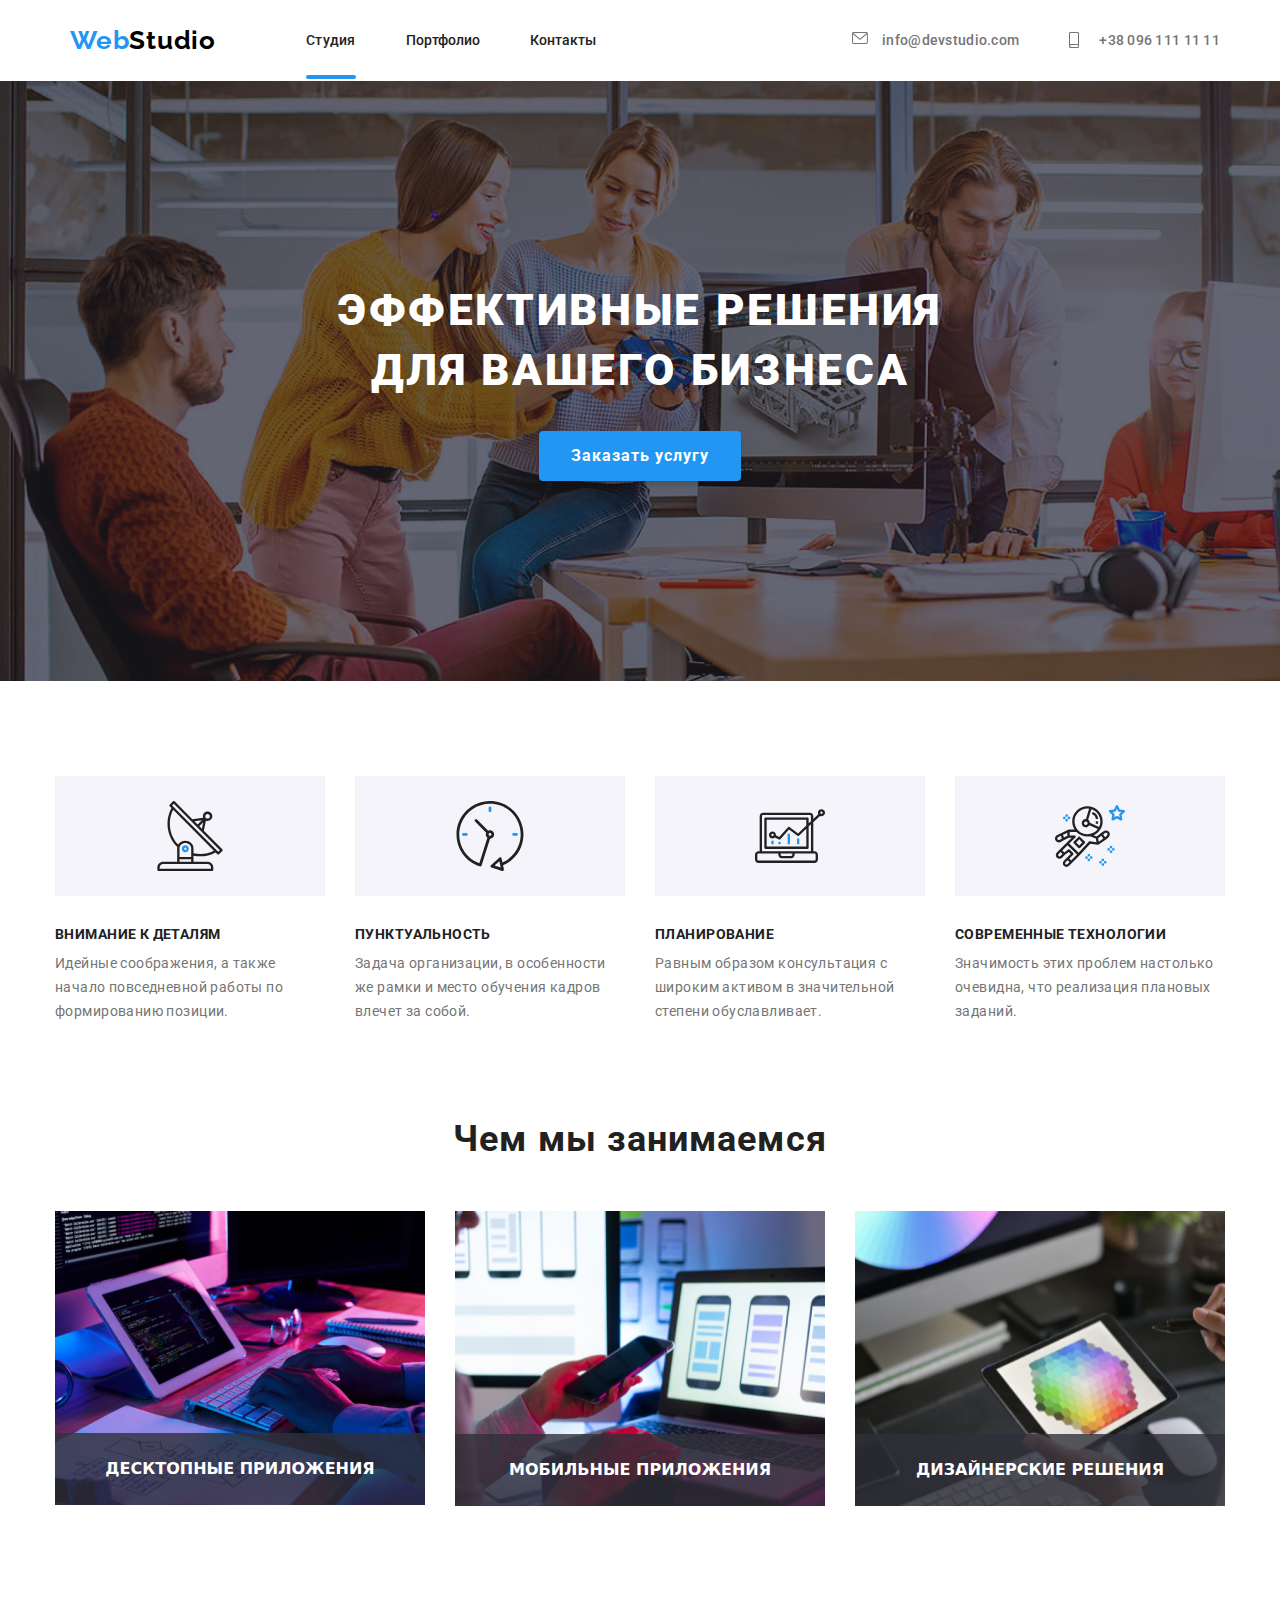
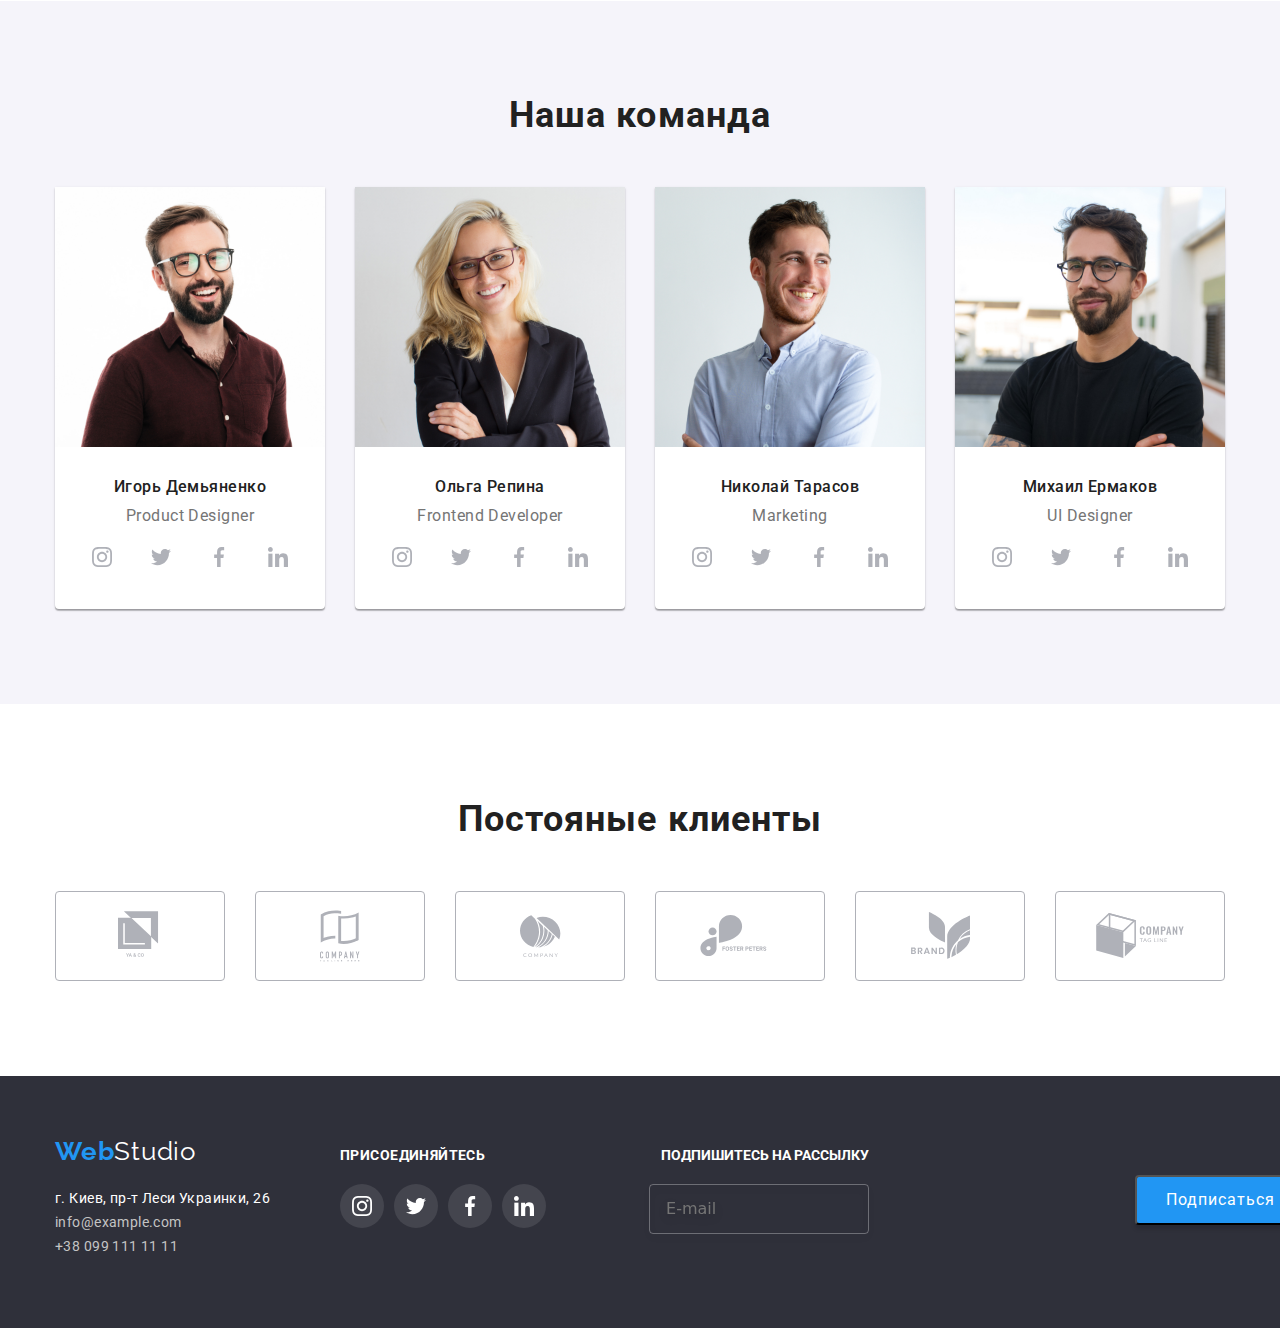
==== index.html @ 512086ed "новый реп" ====
<!DOCTYPE html>
<html lang="ru">
<head>
    <meta charset="UTF-8">
    <meta name="viewport" content="width=device-width, initial-scale=1.0">
    <title>WebStudio</title>
    <link rel="stylesheet" href="https://cdnjs.cloudflare.com/ajax/libs/modern-normalize/1.0.0/modern-normalize.min.css">
    <link rel="preconnect" href="https://fonts.gstatic.com">
    <link href="https://fonts.googleapis.com/css2?family=Raleway:wght@700&family=Roboto:wght@400;500;700;900&display=swap"
          rel="stylesheet">
    <link rel="stylesheet" href="./css/styles.css">
</head>
<body>
    <header class="header container">
        <div class="container">
            <nav class="navigation">
                <a class="logo link" href="index.html" aria-label="логотип сайта"><span class="logo-half">Web</span>Studio</a>
                <ul class="navigation-list list">
                    <li class="navigation-list-item">
                        <a class="navigation-list-link link-active link" href="index.html">Студия</a>
                    </li>
                    <li class="navigation-list-item">
                        <a class="navigation-list-link link link-site" href="portfolio.html">Портфолио</a>
                    </li>
                    <li class="navigation-list-item">
                        <a class="navigation-list-link link link-site" href="#">Контакты</a>
                    </li>
                </ul>
            </nav>
        
            <address class="address">
                <ul class="address-list list">
                    <li class="addres-navigation-tel">
                        <a class="address-mail-tel link" href="mailto:info@devstudio.com">
                            <svg class="address-icon">
                                <use class="svg-m-s" href="./images/sprite.svg#icon-mail" width="16px" height="12px"></use>                                
                            </svg>
                            info@devstudio.com
                        </a>
                    </li>
                
                    <li class="addres-navigation-mail">
                        <a class="address-mail-tel link" href="tel:+380961111111">
                            <svg class="address-icon">
                                <use class="svg-m-s" href="./images/sprite.svg#icon-smartphone" width="10px" height="16px"></use>
                            </svg>
                            +38 096 111 11 11
                        </a>
                    </li>
                </ul>
            </address>
        </div>        
    </header>
    <main>
        <!-- HERO -->        
        <section class="hero">
            <div class="hero-side container">
                <h1 class="hero-title">Эффективные решения для вашего бизнеса</h1>
                <button class="hero-btn btn" type="button" data-modal-open>Заказать услугу</button>
            </div>
        </section>
        <!-- ABOUT -->
        <section class="about">
            <div class="about-side container">
                <h2 class="about-h2">Эффективные решения</h2>
                <ul class="about-side-list list">
                    <li class="about-navigation">
                        <div class="about-icon">
                            <svg class="about-list-icon">
                                <use class="about-svg-icon" href="./images/sprite.svg#icon-antenna"></use>
                            </svg>
                        </div>    
                        <h3 class="about-title">Внимание к деталям</h3>
                        <p class="about-text">Идейные соображения, а также начало повседневной работы по формированию позиции.</p>
                    </li>                    
                    
                    <li class="about-navigation">
                        <div class="about-icon">
                            <svg class="about-list-icon">
                                <use class="about-svg-icon" href="./images/sprite.svg#icon-clock"></use>
                            </svg>
                        </div>
                        <h3 class="about-title">Пунктуальность</h3>
                        <p class="about-text">Задача организации, в особенности же рамки и место обучения кадров влечет за собой.</p>
                    </li>
                    
                    <li class="about-navigation">
                        <div class="about-icon">
                            <svg class="about-list-icon">
                                <use class="about-svg-icon" href="./images/sprite.svg#icon-diagram"></use>
                            </svg>
                        </div>
                        <h3 class="about-title">Планирование</h3>
                        <p class="about-text">Равным образом консультация с широким активом в значительной степени обуславливает.</p>
                    </li>
                    
                    <li class="about-navigation">
                        <div class="about-icon">
                            <svg class="about-list-icon">
                                <use class="about-svg-icon" href="./images/sprite.svg#icon-astronaut"></use>
                            </svg>
                        </div>
                        <h3 class="about-title">Современные технологии</h3>
                        <p class="about-text">Значимость этих проблем настолько очевидна, что реализация плановых заданий.</p>
                    </li>                          
                </ul> 
            </div>
        </section>

        <!--WHOT_DO_WE_DO-->
        <section class="whotdo">
            <h2 class="whotdo-side-title">Чем мы занимаемся</h2>
            <div class="whotdo-side container">
                <ul class="whotdo-side-list list">
                    <li class="whotdo-navigation">
                        <div class="card-function">
                            <img class="whotdo-img1" src="./images/about/img1.jpg" alt="человек пишет код"  width="370" height="295">
                            <p class="function-overlay">Десктопные приложения</p>
                        </div>
                    </li>
                    <li class="whotdo-navigation">
                        <div class="card-function">                        
                            <img class="whotdo-img2" src="./images/about/img2.jpg" alt="человек смотрит на телефон" width="370" height="295">
                            <p class="function-overlay">Мобильные приложения</p>
                        </div>
                    </li>
                    <li class="whotdo-navigation">
                        <div class="card-function">
                            <img class="whotdo-img3" src="./images/about/img3.jpg" alt="человек с планшетом" width="370" height="295">
                            <p class="function-overlay">Дизайнерские решения</p>
                        </div>
                    </li>
                </ul>
            </div>    
        </section>

        <!--MASTERS-->
        <section class="masters">
            <h2 class="masters-title">Наша команда</h2>
            <div class="container">                
                <ul class="masters-side list">                    
                    <li class="masters-list">
                        <img class="masters-img1" src="./images/masters/master1.jpg" alt="Игорь Демьяненко" width="270" height="260">
                        <h3 class="masters-h3">Игорь Демьяненко</h3>
                        <p class="masters-p" lang="en">Product Designer</p>
                        <ul class="social-list list">
                            <li class="social-list-item">
                                <a class="social-list-link" href="#">
                                    <svg class="social-list-icon" >
                                        <use class="social-svg-icon" href="./images/sprite.svg#icon-instagram"></use>
                                    </svg>
                                </a>                                
                            </li>
                            <li class="social-list-item">
                                <a class="social-list-link" href="#">
                                    <svg class="social-list-icon">
                                        <use class="social-svg-icon" href="./images/sprite.svg#icon-twitter"></use>
                                    </svg>
                                </a>                                
                            </li>
                            <li class="social-list-item">
                                <a class="social-list-link" href="#">
                                    <svg class="social-list-icon">
                                        <use class="social-svg-icon" href="./images/sprite.svg#icon-facebook"></use>
                                    </svg>
                                </a>                             
                            </li>
                            <li class="social-list-item">                              
                                <a class="social-list-link" href="#">
                                    <svg class="social-list-icon">
                                        <use class="social-svg-icon" href="./images/sprite.svg#icon-linkedin"></use>
                                    </svg>
                                </a>
                            </li>
                        </ul>
                    </li>
                    <li class="masters-list">
                        <img class="masters-img2" src="./images/masters/master2.jpg" alt="Ольга Репина" width="270" height="260">
                        <h3 class="masters-h3">Ольга Репина</h3>
                        <p class="masters-p" lang="en">Frontend Developer</p>
                        <ul class="social-list list">
                            <li class="social-list-item">
                                <a class="social-list-link" href="#">
                                    <svg class="social-list-icon">
                                        <use class="social-svg-icon" href="./images/sprite.svg#icon-instagram"></use>
                                    </svg>
                                </a>
                            </li>
                            <li class="social-list-item">
                                <a class="social-list-link" href="#">
                                    <svg class="social-list-icon">
                                        <use class="social-svg-icon" href="./images/sprite.svg#icon-twitter"></use>
                                    </svg>
                                </a>
                            </li>
                            <li class="social-list-item">
                                <a class="social-list-link" href="#">
                                    <svg class="social-list-icon">
                                        <use class="social-svg-icon" href="./images/sprite.svg#icon-facebook"></use>
                                    </svg>
                                </a>
                            </li>
                            <li class="social-list-item">
                                <a class="social-list-link" href="#">
                                    <svg class="social-list-icon">
                                        <use class="social-svg-icon" href="./images/sprite.svg#icon-linkedin"></use>
                                    </svg>
                                </a>
                            </li>
                        </ul>
                    </li>
                    <li class="masters-list">
                        <img class="masters-img3" src="./images/masters/master3.jpg" alt="Николай Тарасов" width="270" height="260">
                        <h3 class="masters-h3">Николай Тарасов</h3>
                        <p class="masters-p" lang="en">Marketing</p>
                        <ul class="social-list list">
                            <li class="social-list-item">
                                <a class="social-list-link" href="#">
                                    <svg class="social-list-icon">
                                        <use class="social-svg-icon" href="./images/sprite.svg#icon-instagram"></use>
                                    </svg>
                                </a>
                            </li>
                            <li class="social-list-item">
                                <a class="social-list-link" href="#">
                                    <svg class="social-list-icon">
                                        <use class="social-svg-icon" href="./images/sprite.svg#icon-twitter"></use>
                                    </svg>
                                </a>
                            </li>
                            <li class="social-list-item">
                                <a class="social-list-link" href="#">
                                    <svg class="social-list-icon">
                                        <use class="social-svg-icon" href="./images/sprite.svg#icon-facebook"></use>
                                    </svg>
                                </a>
                            </li>
                            <li class="social-list-item">
                                <a class="social-list-link" href="#">
                                    <svg class="social-list-icon">
                                        <use class="social-svg-icon" href="./images/sprite.svg#icon-linkedin"></use>
                                    </svg>
                                </a>
                            </li>
                        </ul>
                    </li>
                    <li class="masters-list">
                        <img class="masters-img4" src="./images/masters/master4.jpg" alt="Михаил Ермаков" width="270" height="260">
                        <h3 class="masters-h3">Михаил Ермаков</h3>
                        <p class="masters-p" lang="en">UI Designer</p>
                        <ul class="social-list list">
                            <li class="social-list-item">
                                <a class="social-list-link" href="#">
                                    <svg class="social-list-icon">
                                        <use class="social-svg-icon" href="./images/sprite.svg#icon-instagram"></use>
                                    </svg>
                                </a>
                            </li>
                            <li class="social-list-item">
                                <a class="social-list-link" href="#">
                                    <svg class="social-list-icon">
                                        <use class="social-svg-icon" href="./images/sprite.svg#icon-twitter"></use>
                                    </svg>
                                </a>
                            </li>
                            <li class="social-list-item">
                                <a class="social-list-link" href="#">
                                    <svg class="social-list-icon">
                                        <use class="social-svg-icon" href="./images/sprite.svg#icon-facebook"></use>
                                    </svg>
                                </a>
                            </li>
                            <li class="social-list-item">
                                <a class="social-list-link" href="#">
                                    <svg class="social-list-icon">
                                        <use class="social-svg-icon" href="./images/sprite.svg#icon-linkedin"></use>
                                    </svg>
                                </a>
                            </li>
                        </ul>
                    </li>
                </ul>
            </div>                
        </section>

        <!--REGULAR CUSTOMERS--> 
        <section class="regcus">
            <h2 class="regcus-side-title">Постояные клиенты</h2>
            <div class="regcus-side container">                
                <ul class="regcus-side-list list container">
                    <li class="regcus-navigation">
                        <a href="#" class="clients-links">
                            <svg class="regcus-list-icon1">
                                <use href="./images/sprite.svg#icon-logo1"></use>
                            </svg>
                        </a>
                    </li>
                    <li class="regcus-navigation">
                        <a href="#" class="clients-links">
                            <svg class="regcus-list-icon2">
                                <use href="./images/sprite.svg#icon-logo2"></use>
                            </svg>
                        </a>
                    </li>
                    <li class="regcus-navigation">
                        <a href="#" class="clients-links">
                            <svg class="regcus-list-icon3">
                                <use href="./images/sprite.svg#icon-logo3"></use>
                            </svg>
                        </a>
                    </li>
                    <li class="regcus-navigation">
                        <a href="#" class="clients-links">
                            <svg class="regcus-list-icon4">
                                <use href="./images/sprite.svg#icon-logo4"></use>
                            </svg>
                        </a>
                    </li>
                    <li class="regcus-navigation">
                        <a href="#" class="clients-links">
                            <svg class="regcus-list-icon5">
                                <use href="./images/sprite.svg#icon-logo5"></use>
                            </svg>
                        </a>
                    </li>
                    <li class="regcus-navigation">
                        <a href="#" class="clients-links">
                            <svg class="regcus-list-icon6">
                                <use href="./images/sprite.svg#icon-logo6"></use>
                            </svg>
                        </a>
                    </li>
                </ul>
            </div>
        </section>


        <!--CONTAKT-->
        <footer class="contakt">
            <div class="contact-block container">
                <div class="contakt-div">
                    <a class="contakt-logo link" href="./index.html" aria-label="логотип сайта"><span class="logo-half">Web</span>Studio</a>
                    <ul class="contakt-side list">
                        <li class="contakt-list">
                            <a class="contakt-map link" href="https://goo.gl/maps/9d3zrv8kZXbxStkZ6" target="_blunk">г. Киев, пр-т Леси Украинки, 26</a>
                        </li>
                        <li class="contakt-list">
                            <a class="contakt-mail-tel link" href="mailto:info@example.com">info@example.com</a>
                        </li>
                        <li class="contakt-list">
                            <a class="contakt-mail-tel link" href="tel:+380991111111">+38 099 111 11 11</a>
                        </li>
                    </ul>
                </div>
                <div class="contact-welcome">
                    <p class="contact-welcome-title">ПРИСОЕДИНЯЙТЕСЬ</p>                   
                    <ul class="welcome-side list">
                        <li class="welcome-list">
                            <a href="#" class="welcome-links">
                                <svg class="welcome-list-icon">
                                    <use href="./images/sprite.svg#icon-instagram"></use>
                                </svg>
                            </a>
                        </li>
                        <li class="welcome-list">
                            <a href="#" class="welcome-links">
                                <svg class="welcome-list-icon">
                                    <use href="./images/sprite.svg#icon-twitter"></use>
                                </svg>
                            </a>
                        </li>
                        <li class="welcome-list">
                            <a href="#" class="welcome-links">
                                <svg class="welcome-list-icon">
                                    <use href="./images/sprite.svg#icon-facebook"></use>
                                </svg>
                            </a>
                        </li>
                        <li class="welcome-list">
                            <a href="#" class="welcome-links">
                                <svg class="welcome-list-icon">
                                    <use href="./images/sprite.svg#icon-linkedin"></use>
                                </svg>
                            </a>
                        </li>
                    </ul>                    
                </div>
                <div class="subscribe">
                    <p class="subscribe-title">Подпишитесь на рассылку</p>
                    <form class="container-subscribe">
                        <input class="subscrime-input" type="email" name="send" id="send" placeholder="E-mail">
                        <button class="btn-subscribe">Подписаться</button>
                    </form>                    
                </div>
            </div>
        </footer>
    </main>  

    <div class="backdrop is-hidden" data-modal>
        <div class="backdrop-modal">
            <button type="backdrop-modal-button" class="close-btn" data-modal-close>
                <svg class="backdrop-svg" width="11" height="11">
                    <use href="./images/sprite.svg#icon-close-black"></use>
                </svg>
            </button>

            <form action="#" class="modal_form">
                <h3 class="form-h3">Оставьте свои данные, мы вам перезвоним</h3>
                <label for="" class="modal_form-field">
                    Имя
                    <span class="modal_form-input-wrapper">
                        <input type="text" name="user-name" class="modal_form-input">
                        <svg class="modal_form-icon">
                            <use href="./images/sprite.svg#icon-person"></use>
                        </svg>
                    </span>                    
                </label>
                <label for="" class="modal_form-field">
                    Телефон
                    <span class="modal_form-input-wrapper">
                        <input type="tel" name="user-tel" class="modal_form-input">
                        <svg class="modal_form-icon">
                            <use href="./images/sprite.svg#icon-phone"></use>
                        </svg>
                    </span>                    
                </label>
                <label for="" class="modal_form-field">
                    Почта
                    <span class="modal_form-input-wrapper">
                        <input type="email" name="user-email" class="modal_form-input">
                        <svg class="modal_form-icon">
                            <use href="./images/sprite.svg#icon-email"></use>
                        </svg>
                    </span>                    
                </label>
                <label for="" class="modal_form-field">
                    Комментарий
                    <textarea class="modal_form-message" name="user-message" placeholder="Введите текст" id=""></textarea>
                </label>
                <input id="user-policy" type="checkbox" name="user_policy" value="accept-policy" class="modal_form-policy visually-hidden">
                <label for="user-policy" class="modal_form-policy-text">Соглашаюсь с рассылкой и принимаю <a href="#" class="span-check">Условия договора</a></label>
                <button type="submit" class="modal_form-btn">Отправить</button>
            </form>
        </div>
    </div>  
    <script src="./js/modal.js"></script>
</body>
</html>
---- css/styles.css ----
.address {
  font-style: normal;
}

.list {
  list-style: none;
}

.link {
  text-decoration: none;
}

h1,
h2,
h3,
h4,
h5,
h6 {
  margin: 0;
}

ul,
ol {
  margin: 0;
  padding: 0;
}

p {
  margin: 0;
}

img {
  display: block;
}

.container {
  width: 1200px;
  padding-left: 15px;
  padding-right: 15px;
  margin-left: auto;
  margin-right: auto;
}

.visually-hidden {
  position: absolute !important;
  clip: rect(1px 1px 1px 1px);
  clip: rect(1px, 1px, 1px, 1px);
  padding: 0 !important;
  border: 0 !important;
  height: 1px !important;
  width: 1px !important;
  overflow: hidden;
}

/*=======header=======*/

.header {
  padding-top: 25px;
  padding-bottom: 25px;
}

.header .container {
  display: flex;
  align-items: center;
}

.navigation {
  display: flex;
  align-items: center;
}

.navigation-list {
  display: flex;
}

.address-list {
  display: flex;
}

.header .logo {
  margin-right: 90px;
}

.navigation-list-item:not(:last-child) {
  margin-right: 50px;
}

.header .address {
  margin-left: auto;
}

.addres-navigation-mail {
  margin-left: 50px;
  margin-right: 20px;
}

.logo {
  font-family: "Raleway", sans-serif;
  font-weight: bold;
  font-size: 26px;
  line-height: 1.192;
  letter-spacing: 0.03em;
  color: #000000;
}

.logo-half {
  font-family: "Raleway", sans-serif;
  font-weight: bold;
  font-size: 26px;
  line-height: 1.192;
  letter-spacing: 0.03em;
  color: #2196f3;
}

.link-active {
  color: #2196f3;
  position: relative;
  font-weight: 500;
  letter-spacing: 0.02em;
}

.link-active::after {
  content: "";
  display: block;
  width: 100%;
  height: 4px;
  border-radius: 4px;
  background-color: #2196f3;
  position: absolute;
  bottom: -31px;
}

.navigation-list-link {
  position: relative;
  font-family: "Roboto", sans-serif;
  font-weight: 500;
  font-size: 14px;
  line-height: 1.142;
  color: #212121;
  transition: 250ms cubic-bezier(0.4, 0, 0.2, 1);
}

.link-site::after {
  content: "";
  display: block;
  width: 100%;
  height: 4px;
  border-radius: 4px;
  background-color: #2196f3;
  position: absolute;
  bottom: -31px;
  transform: scaleX(0);
  transition: transform 250ms cubic-bezier(0.4, 0, 0.2, 1);
}

.link-site:hover::after {
  transform: scaleX(1);
}

.navigation-list-link:hover,
.navigation-list-link:focus,
.address-mail-tel:hover,
.address-mail-tel:focus,
.address-icon:hover,
.address-icon:focus {
  color: #2196f3;
  fill: currentColor;
}

::after,
::before {
  box-sizing: border-box;
}

.address-icon {
  width: 20px;
  height: 16px;
  fill: currentColor;
  margin-right: 10px;
  transition: 250ms cubic-bezier(0.4, 0, 0.2, 1);
}

.address-mail-tel {
  display: flex;
  font-family: "Roboto", sans-serif;
  font-weight: 500;
  font-size: 14px;
  line-height: 1.142;
  letter-spacing: 0.02em;
  color: #757575;
  transition: 250ms cubic-bezier(0.4, 0, 0.2, 1);
}

/*=======end header=======*/

/*=======hero=======*/

.hero {
  background-image: linear-gradient(
      rgba(47, 48, 58, 0.4),
      rgba(47, 48, 58, 0.4)
    ),
    url("../images/hero/bg.jpg");
  background-repeat: no-repeat;
  background-size: cover;
}

.hero-side {
  justify-content: center;
  padding-top: 200px;
  padding-bottom: 200px;
  max-width: 1600px;
  height: 600px;
  display: flex;
  flex-direction: column;
}

.btn {
  box-shadow: 0 4px 4px rgba(0, 0, 0, 0.15);
  border-radius: 4px;
  cursor: pointer;
  margin: 0 auto;
  padding: 10px 32px;
  background-color: #2196f3;
  display: inline-block;
}

.about-h2 {
  display: none;
}

.hero-title {
  font-family: "Roboto", sans-serif;
  font-weight: 900;
  font-size: 44px;
  line-height: 1.363;
  letter-spacing: 0.06em;
  text-transform: uppercase;
  color: #ffffff;
  margin: 0 auto 30px;
  width: 696px;
  text-align: center;
}

.hero-btn {
  font-family: "Roboto", sans-serif;
  font-weight: 700;
  font-size: 16px;
  line-height: 1.875;
  display: inline-block;
  min-width: 200px;
  align-items: center;
  text-align: center;
  letter-spacing: 0.06em;
  color: #ffffff;
  outline: none;
  border: transparent;
  transition: color 250ms var(--timing-function),
    background-color 250ms var(--timing-function);
}

/*=======end hero=======*/

/*=======about=======*/

.about {
  padding-top: 95px;
  padding-bottom: 95px;
}

.about .about-side {
  display: flex;
  align-items: center;
}

.about-side-list {
  display: flex;
}

.about-list-icon {
  display: flex;
  justify-content: center;
  align-items: center;
  width: 70px;
  height: 70px;
}

.about-icon {
  padding: 25px 100px;
  background-color: #f5f4fa;
}

.about-navigation:not(:last-child) {
  margin-right: 30px;
}

.about .about-title {
  font-family: "Roboto", sans-serif;
  font-weight: 700;
  font-size: 14px;
  line-height: 1.142;
  letter-spacing: 0.03em;
  text-transform: uppercase;
  color: #212121;
  margin-bottom: 10px;
  padding-top: 30px;
}

.about-text {
  font-family: "Roboto", sans-serif;
  font-style: normal;
  font-weight: normal;
  font-size: 14px;
  line-height: 1.714;
  letter-spacing: 0.03em;
  color: #757575;
}

/*=======end about=======*/

/*=======WHOT_DO_WE_DO=======*/

.whotdo {
  padding-bottom: 95px;
}

.whotdo .container {
  display: flex;
}

.whotdo-side-list {
  display: flex;
}

.whotdo-navigation:not(:last-child) {
  margin-right: 30px;
}

.card-function {
  position: relative;
}

.whotdo-img1 {
  height: auto;
  margin: 0;
}

.function-overlay {
  font-weight: 700;
  line-height: 1.14;
  text-align: center;
  text-transform: uppercase;
  color: #ffffff;
  background-color: rgba(47, 48, 58, 0.8);
  padding-top: 27px;
  padding-bottom: 27px;
  position: absolute;
  bottom: 0;
  left: 0;
  width: 100%;
}

.whotdo-side-title {
  font-family: "Roboto", sans-serif;
  font-style: normal;
  font-weight: 700;
  font-size: 36px;
  line-height: 1.166;
  text-align: center;
  letter-spacing: 0.03em;
  color: #212121;
  margin-bottom: 50px;
}

/*=======end WHOT_DO_WE_DO=======*/

/*=======MASTERS=======*/

.masters {
  background-color: #f5f4fa;
  padding-bottom: 95px;
  padding-top: 94px;
}

.masters .container {
  display: flex;
}

.masters-side {
  display: flex;
}

.masters-list:not(:last-child) {
  margin-right: 30px;
}

.masters-list {
  box-shadow: 0 1px 3px rgba(0, 0, 0, 0.12), 0 1px 1px rgba(0, 0, 0, 0.14),
    0 2px 1px rgba(0, 0, 0, 0.2);
  border-radius: 0 0 4px 4px;
  background-color: #ffffff;
}

.masters-title {
  font-family: "Roboto", sans-serif;
  font-style: normal;
  font-weight: 700;
  font-size: 36px;
  line-height: 1.166;
  text-align: center;
  letter-spacing: 0.03em;
  color: #212121;
  margin-bottom: 50px;
}

.masters-h3 {
  font-family: "Roboto", sans-serif;
  font-style: normal;
  font-weight: 500;
  font-size: 16px;
  line-height: 1.187;
  letter-spacing: 0.03em;
  color: #212121;
  margin-top: 30px;
  margin-bottom: 10px;
  text-align: center;
}

.masters-p {
  font-family: "Roboto", sans-serif;
  font-style: normal;
  font-weight: 400;
  font-size: 16px;
  line-height: 19px;
  letter-spacing: 0.03em;
  color: #757575;
  text-align: center;
}

.social-list {
  width: 220px;
  margin: 10px auto 0;
  display: flex;
  justify-content: space-between;
}

.social-list-link {
  display: flex;
  justify-content: center;
  align-items: center;
  width: 44px;
  height: 44px;
  padding: 0;
  border: none;
  border-radius: 50%;
  cursor: pointer;
  color: #afb1b8;
  background-color: white;
  transition: 250ms cubic-bezier(0.4, 0, 0.2, 1);
}

.social-list-link:hover,
.social-list-link:focus {
  background-color: #2196f3;
  color: white;
}

.social-list-link:hover .social-list-icon {
  fill: white;
}

.social-list-icon {
  width: 20px;
  height: 20px;
  fill: currentColor;
}

.social-list-item {
  margin-bottom: 30px;
}

/*=======end MASTERS=======*/

/*=======REGULAR CUSTOMERS=======*/

.regcus {
  padding-top: 95px;
  padding-bottom: 95px;
}

.regcus .container {
  display: flex;
}

.regcus-side-list {
  display: flex;
  justify-content: center;
  align-items: center;
}

ul {
  list-style: none;
  padding: 0;
  margin: 0;
}

li {
  display: list-item;
}

.regcus-side {
  justify-content: center;
}

.regcus-navigation:not(:last-child) {
  margin-right: 30px;
}

.regcus-side-title {
  font-family: "Roboto", sans-serif;
  font-style: normal;
  font-weight: 700;
  font-size: 36px;
  line-height: 1.166;
  text-align: center;
  letter-spacing: 0.03em;
  color: #212121;
  margin-bottom: 50px;
}

.clients-links {
  display: flex;
  justify-content: center;
  align-items: center;
  width: 170px;
  height: 90px;
  padding: 0;
  border: 1px solid #afb1b8;
  border-radius: 4px;
  color: #afb1b8;
  background-color: #ffffff;
  transition: 250ms cubic-bezier(0.4, 0, 0.2, 1);
}

.clients-links:hover,
.clients-links:focus {
  color: #2196f3;
  border: 1px solid #2196f3;
}

.regcus-list-icon1 {
  width: 44.27px;
  height: 49.23px;
  fill: currentColor;
}

.regcus-list-icon2 {
  width: 40px;
  height: 52px;
  fill: currentColor;
}

.regcus-list-icon3 {
  width: 41px;
  height: 42.6px;
  fill: currentColor;
}

.regcus-list-icon4 {
  width: 79.66px;
  height: 42.02px;
  fill: currentColor;
}

.regcus-list-icon5 {
  width: 59px;
  height: 47px;
  fill: currentColor;
}

.regcus-list-icon6 {
  width: 88.48px;
  height: 45.44px;
  fill: currentColor;
}

/*=======end REGULAR CUSTOMERS=======*/

/*=======CONTAKT=======*/

.contakt {
  background-color: #2f303a;
  display: flex;
  align-items: baseline;
}

.contact-block {
  display: flex;
  align-items: baseline;
}

.contakt-div .contact-welcome {
  display: flex;
}

.contakt-div {
  display: block;
  font-style: normal;
}

.contakt-logo {
  font-family: "Raleway", sans-serif;
  font-style: normal;
  font-weight: 400;
  font-size: 26px;
  line-height: 1.192;
  letter-spacing: 0.03em;
  color: #ffffff;
  display: block;
  margin-bottom: 20px;
}

.contakt-list:item(:first-child) {
  margin-bottom: 9px;
}

.contakt-map {
  font-family: "Roboto", sans-serif;
  font-style: normal;
  font-weight: 400;
  font-size: 14px;
  line-height: 1.714;
  letter-spacing: 0.03em;
  color: #ffffff;
}

.contakt-mail-tel {
  font-family: "Roboto", sans-serif;
  font-style: normal;
  font-weight: 400;
  font-size: 14px;
  line-height: 1.714;
  letter-spacing: 0.03em;
  color: #c4c4c4;
}

/*===== ПРИСОЕДИНЯЙТЕСЬ =====*/

.contact-welcome {
  display: block;
  justify-content: flex-start;
  align-items: flex-start;
  margin-left: 70px;
  padding-top: 72px;
  padding-bottom: 100px;
}

.welcome-side {
  display: flex;
  margin-top: 20px;
  justify-content: flex-start;
  padding: 0;
}

.contact-welcome-title {
  font-family: Roboto, sans-serif;
  font-style: normal;
  font-size: 14px;
  font-weight: 700;
  line-height: 1.14;
  text-transform: uppercase;
  letter-spacing: 0.03em;
  color: #ffffff;
}

.welcome-links {
  display: flex;
  justify-content: center;
  align-items: center;
  width: 44px;
  height: 44px;
  padding: 0;
  margin-right: 10px;
  transition: 250ms cubic-bezier(0.4, 0, 0.2, 1);
}

.welcome-links:hover,
.welcome-links:focus {
  background-color: #2196f3;
}

.welcome-links:hover .welcome-list-icon {
  fill: white;
}

.welcome-list-icon {
  width: 20px;
  height: 20px;
  fill: currentColor;
}

.welcome-links {
  border: none;
  border-radius: 50%;
  color: #ffffff;
  background-color: rgba(255, 255, 255, 0.1);
  transition: background-color 250ms var(--timing-function);
}

/*===== Подпишитесь =====*/

.subscribe {
  text-align: center;
  margin-left: 93px;
}

.subscribe-title {
  font-family: Roboto, sans-serif;
  font-weight: 700;
  font-size: 14px;
  line-height: 1.14;
  text-transform: uppercase;
  margin-bottom: 20px;
  color: #ffffff;
}

.container-subscribe {
  display: -webkit-box;
  display: -ms-flexbox;
  display: flex;
  -webkit-box-align: baseline;
  -ms-flex-align: baseline;
  align-items: baseline;
}

.subscrime-input {
  width: 357px;
  height: 50px;
  margin-right: 12px;
  padding-left: 16px;
  border: 1px solid rgba(255, 255, 255, 0.3);
  outline: none;
  color: rgba(255, 255, 255, 0.6);
  font-size: 16px;
  line-height: 1.25;
  box-sizing: border-box;
  filter: drop-shadow(0px 4px 4px rgba(0, 0, 0, 0.15));
  border-radius: 4px;
  background-color: transparent;
  cursor: pointer;
  width: 100%;
  max-width: 450px;
  display: flex;
}

.btn-subscribe {
  font-family: Roboto, sans-serif;
  padding-top: 10px;
  padding-bottom: 10px;
  padding-left: 29px;
  color: #ffffff;
  background-color: #2196f3;
  letter-spacing: 0.06em;
  font-size: 16px;
  line-height: 1.86;
  box-shadow: 0 4px 4px rgba(0, 0, 0, 0.15);
  border-radius: 4px;
  cursor: pointer;
  display: flex;
  position: absolute;
  align-items: center;
  text-align: center;
  letter-spacing: 0.06em;
  width: 200px;
  height: 50px;
  left: 1135px;
  top: 2775px;
}

.btn-subscribe::after {
  content: "";
  width: 24px;
  height: 24px;
  margin-left: 10px;
  margin-right: 28px;
  background-image: url("../images/iconsend.svg");
}

/*=======end CONTAKT=======*/

/*======= backdrop =======*/

.backdrop {
  position: fixed;
  left: 0;
  top: 0;
  width: 100%;
  height: 100%;
  background-color: rgba(0, 0, 0, 0.2);
  transition: all 500ms;
}

.backdrop.is-hidden {
  transition: all 500ms linear 500ms;
}

.backdrop.is-hidden .backdrop-modal {
  transform: translate(-50%, -50%) scale(0);
  transition: transform 500ms linear 0ms;
}

.backdrop-modal {
  position: absolute;
  top: 50%;
  left: 50%;
  transform: translate(-50%, -50%);
  width: 528px;
  min-height: 581px;
  background-color: #ffffff;
  border-radius: 4px;
  transition: transform 500ms linear 500ms;
  padding: 40px;
}

.close-btn {
  position: absolute;
  padding: 6px;
  top: 8px;
  right: 8px;
  width: 30px;
  height: 30px;
  background-color: #ffffff;
  border: 1px solid rgba(0, 0, 0, 0.1);
  border-radius: 50%;
  cursor: pointer;
}

.is-hidden {
  opacity: 0;
  visibility: hidden;
  pointer-events: none;
}

.backdrop-svg {
  display: flex;
  width: 18px;
  height: 18px;
  fill: #000000;
  transition: 250ms cubic-bezier(0.4, 0, 0.2, 1);
}

.backdrop-svg:hover,
.backdrop-svg:focus {
  color: #2196f3;
}

.modal_form {
  display: flex;
  flex-direction: column;
}

.form-h3 {
  font-family: Roboto, sans-serif;
  font-style: normal;
  font-weight: bold;
  font-size: 20px;
  line-height: 1.5;
  text-align: center;
  letter-spacing: 0.03em;
  color: #212121;
  padding-bottom: 12px;
}

.modal_form-field {
  margin-bottom: 10px;
}

.modal_form-input-wrapper {
  position: relative;
  display: block;
  margin-top: 4px;
}

.modal_form-input {
  width: 100%;
  height: 40px;
  border: 1px solid rgba(33, 33, 33, 0.2);
  border-radius: 4px;
  padding-left: 42px;
  transition: border-color 250ms linear;
}

.modal_form-input:focus {
  outline: none;
  border-color: #2196f3;
}

.modal_form-input:focus + .modal_form-icon {
  color: #2196f3;
}

.modal_form-icon {
  position: absolute;
  top: 50%;
  left: 12px;
  transform: translateY(-50%);
  display: block;
  width: 18px;
  height: 18px;
  color: #000000;
  transition: backgtound-color 250ms linear;
  fill: currentColor;
}

.modal_form-icon:hover,
.modal_form-icon:focus {
  color: #2196f3;
}

.modal_form-message {
  width: 100%;
  height: 120px;
  border: 1px solid rgba(33, 33, 33, 0.2);
  border-radius: 4px;
  padding: 12px 16px;
  margin-top: 4px;
  resize: none;
  transition: border-color 250ms linear;
}

.modal_form-message:focus {
  outline: none;
  border-color: #2196f3;
}

.modal-form-policy {
  margin-left: 52px;
}

.modal_form-policy:checked + .modal_form-policy-text::before {
  background-color: #2196f3;
  background-image: url("../images/iconsend.svg");
}

.modal_form-policy-text {
  font-family: Roboto, sans-serif;
  font-style: normal;
  font-weight: normal;
  font-size: 14px;
  line-height: 1.71;
  letter-spacing: 0.03em;
  color: #757575;
  margin: 20px auto 30px;
}

.modal_form-policy-text::before {
  display: inline-block;
  width: 16px;
  height: 16px;
  outline: 1px solid #000000;
  content: "";
  margin-right: 10px;
}

.span-check {
  margin-left: 5px;
  color: #2196f3;
  text-decoration: underline;
}

.modal_form-btn {
  font-family: "Roboto", sans-serif;
  font-weight: 700px;
  font-size: 16px;
  line-height: 1.87;
  letter-spacing: 0.06em;
  margin: 30px auto 40px;
  padding: 10px 55px;
  cursor: pointer;
  -webkit-box-shadow: 0 4px 4px rgba(0, 0, 0, 0.15);
  box-shadow: 0 4px 4px rgba(0, 0, 0, 0.15);
  border-radius: 4px;
  background-color: #188ce8;
  color: #ffffff;
  width: 200px;
  height: 50px;
}

/*=======end backdrop =======*/

/*======= portfolio.html =======*/

.portfolio .container {
  display: flex;
}

.shapka-line {
  border-bottom: 1px solid #ececec;
}

.portfolio {
  padding-top: 95px;
  padding-bottom: 95px;
}

.portfolio-list-1 {
  display: flex;
  margin-bottom: 35px;
  justify-content: space-between;
  margin-left: 320px;
}

.portfolio-list-2 {
  display: flex;
}

.portfolio-h1 {
  display: none;
}

.portfolio-h2 {
  display: none;
}

.portfolio-list1:not(:last-child) {
  margin-right: 8px;
}

.portfolio-list-2 {
  display: flex;
  flex-wrap: wrap;
  margin-left: -30px;
  margin-top: -30px;
}

.portfolio-list2 {
  margin-left: 30px;
  margin-top: 30px;
  border: 1px solid #eeeeee;
  width: 370px;
  transition: 250ms cubic-bezier(0.4, 0, 0.2, 1);
}

.portfolio-list2:hover {
  box-shadow: 0 1px 1px rgba(0, 0, 0, 0.12), 0 4px 4px rgba(0, 0, 0, 0.06),
    1px 4px 6px rgba(0, 0, 0, 0.16);
}

.portfolio-list1-text {
  border: 1px;
  border-radius: 4px;
  font-family: "Roboto", sans-serif;
  font-style: normal;
  font-weight: 500;
  font-size: 16px;
  line-height: 1.625;
  letter-spacing: 0.03em;
  cursor: pointer;
  padding: 6px 22px;
  transition: 250ms cubic-bezier(0.4, 0, 0.2, 1);
}

.portfolio-list1-text:hover,
.portfolio-list1-text:focus {
  background-color: #2196f3;
  color: #ffffff;
}

.port-list2 {
  border: 1px solid #eeeeee;
  padding: 20px 24px;
  border-bottom-right-radius: 4px;
  border-bottom-left-radius: 4px;
}

.portfolio-title {
  font-family: "Roboto", sans-serif;
  font-style: normal;
  font-weight: 700;
  font-size: 18px;
  line-height: 2;
  letter-spacing: 0.06em;
  color: #212121;
}

.list2-text {
  font-family: "Roboto", sans-serif;
  font-style: normal;
  font-weight: 400;
  font-size: 16px;
  line-height: 1.875;
  letter-spacing: 0.03em;
  color: #757575;
  margin-top: 4px;
}

.overlay-list {
  position: relative;
  overflow: hidden;
}

.overlay {
  font-family: Roboto;
  font-style: normal;
  font-weight: normal;
  font-size: 18px;
  line-height: 1.555;
  letter-spacing: 0.03em;
  color: #ffffff;
  width: 370px;
  height: 294px;
  padding: 63px 24px;
}

.overlay {
  position: absolute;
  top: 0;
  left: 0;
  width: 100%;
  height: 100%;
  background-color: rgba(33, 150, 243, 0.9);
  color: #ffffff;
  padding: 63px 24px;
  transition: transform 500ms linear;
  transform: translateY(100%);
}

.list2-item:hover .overlay,
.list2-item:focus .overlay {
  transform: translateY(0%);
  box-shadow: 0 1px 1px rgba(0, 0, 0, 0.12), 0 4px 4px rgba(0, 0, 0, 0.06),
    1px 4px 6px rgba(0, 0, 0, 0.16);
}

.logo-bottom {
  color: #ffffff;
  padding-bottom: 20px;
}

/*======= end portfolio.html =======*/
/*======= end =======*/
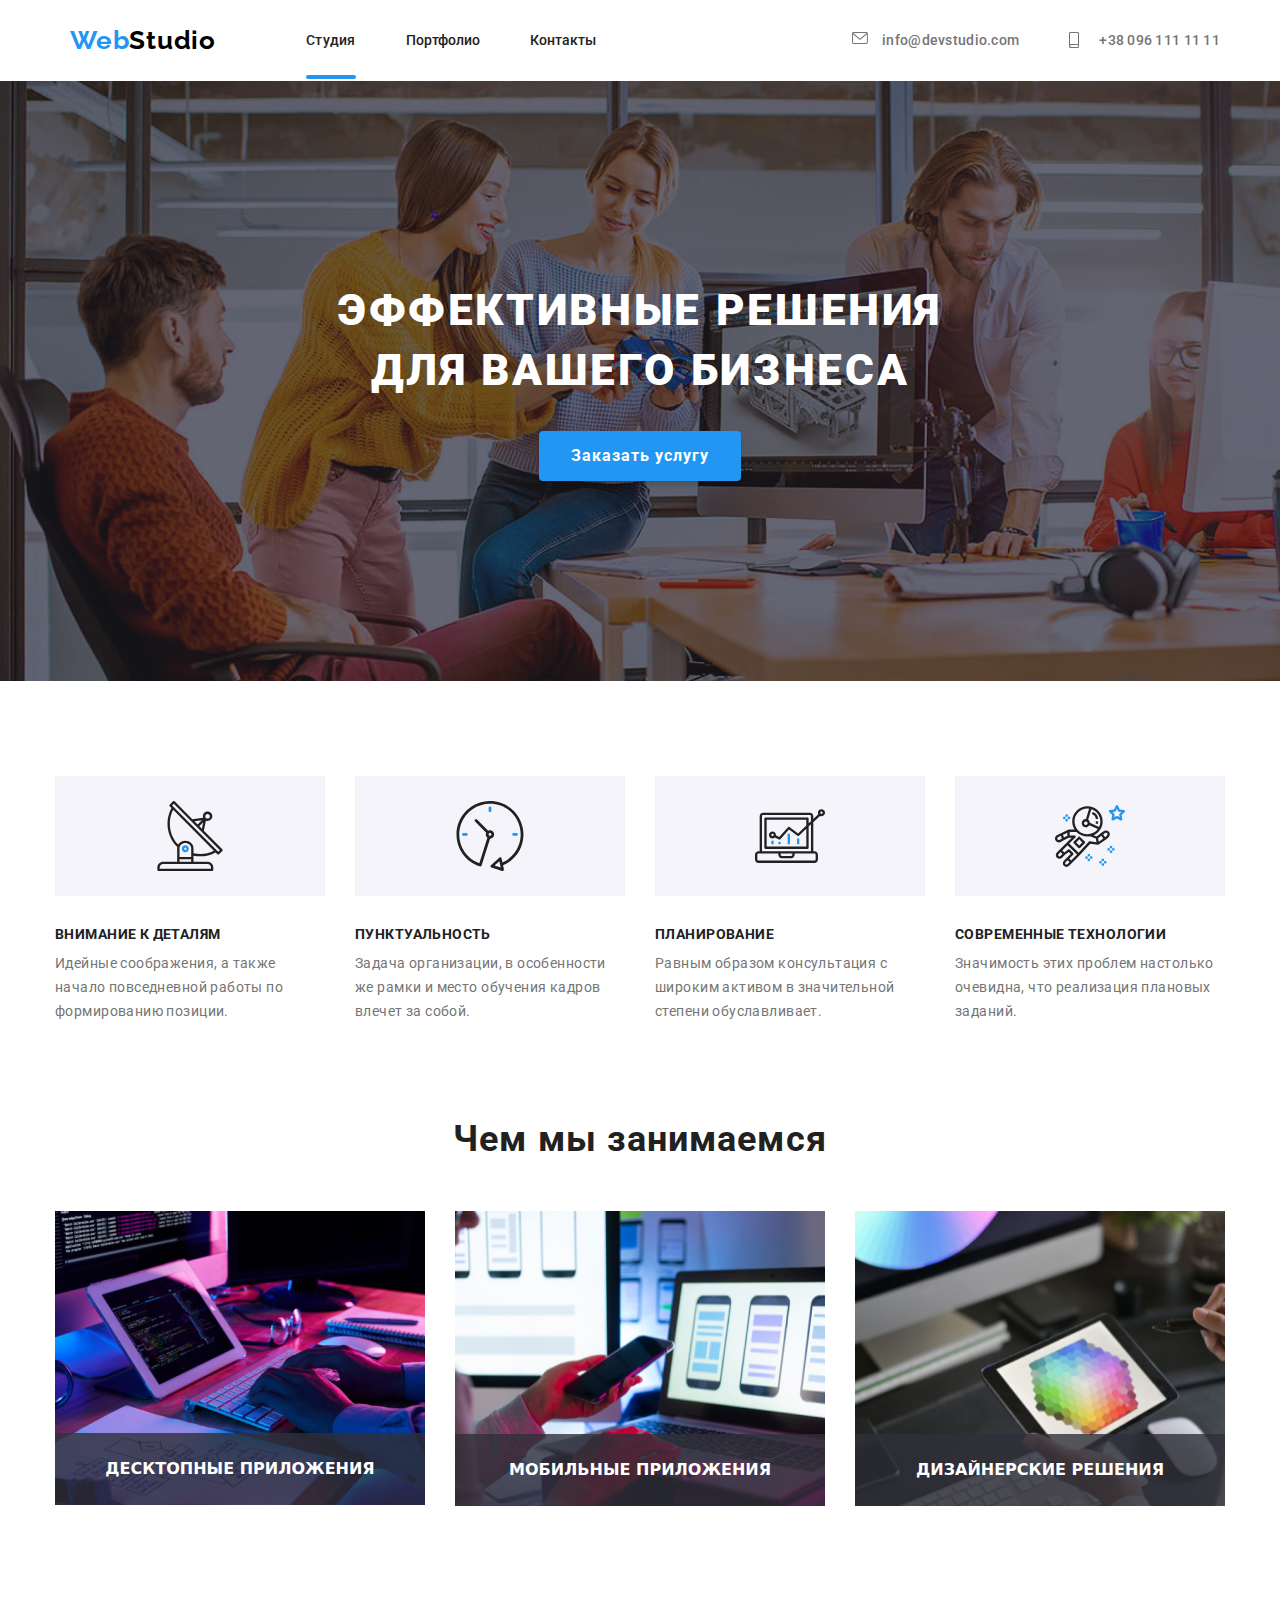
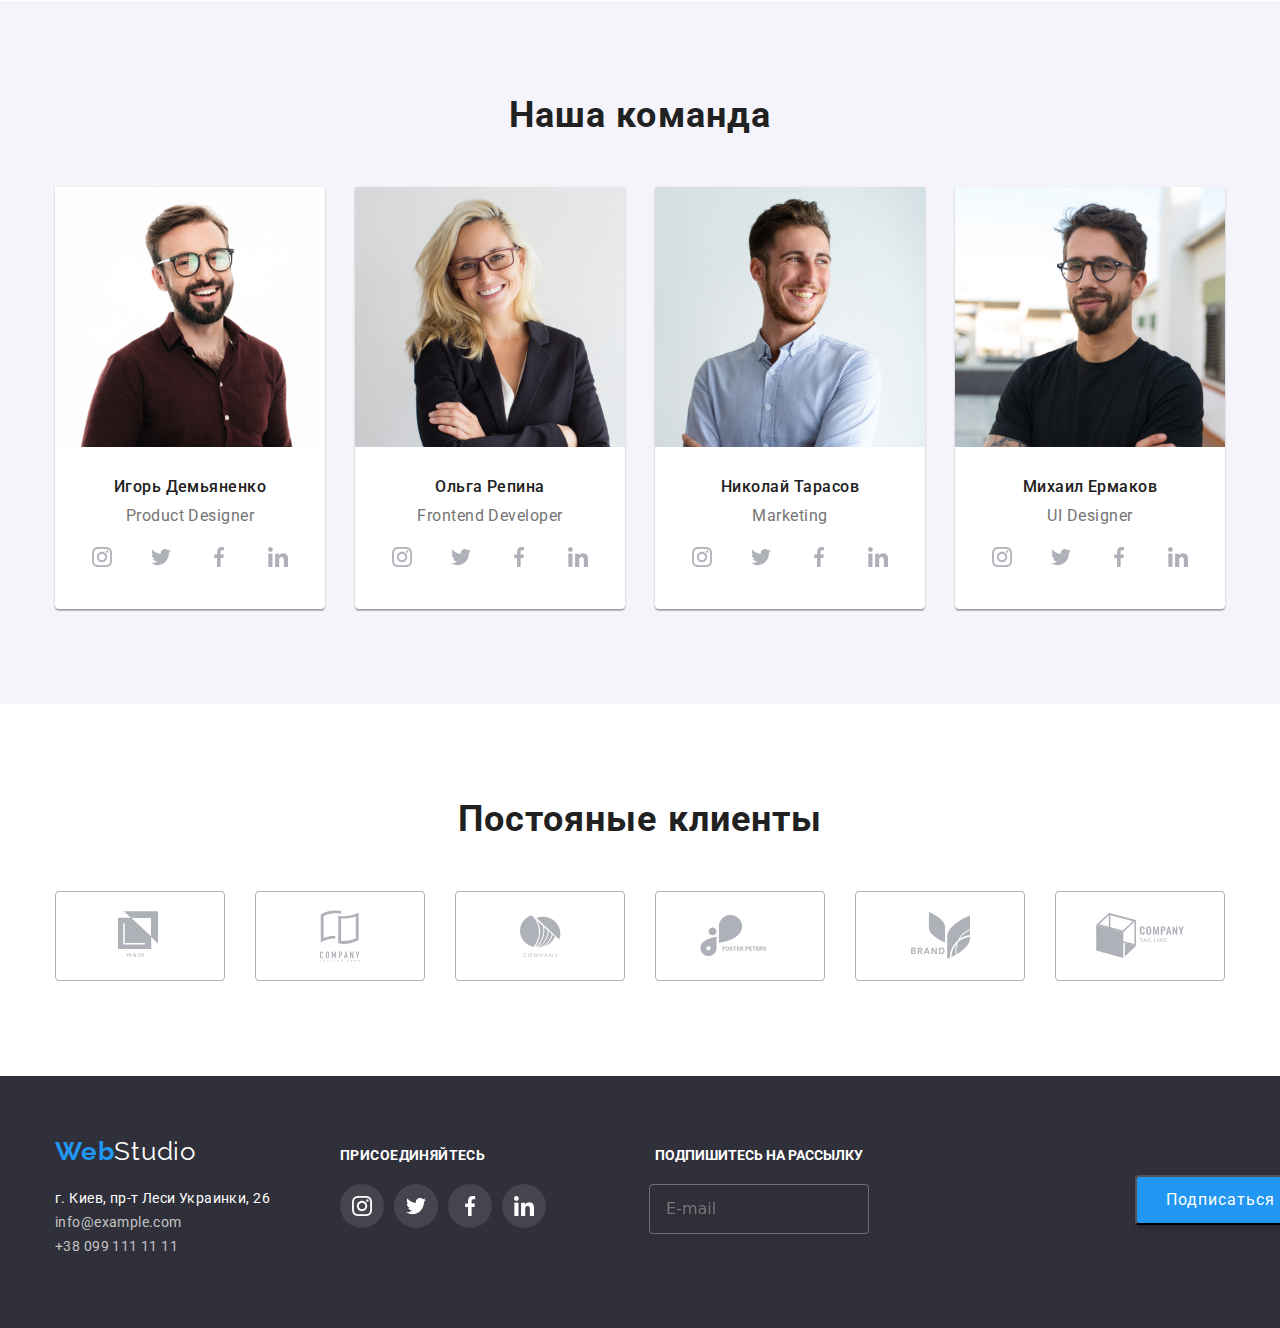
==== commit 43cd253f: "подключаю sass" ====
--- a/index.html
+++ b/index.html
@@ -9,6 +9,7 @@
     <link href="https://fonts.googleapis.com/css2?family=Raleway:wght@700&family=Roboto:wght@400;500;700;900&display=swap"
           rel="stylesheet">
     <link rel="stylesheet" href="./css/styles.css">
+    <link rel="stylesheet" href="./css/main.min.css">
 </head>
 <body>
     <header class="header container">
@@ -389,12 +390,19 @@
                     <p class="subscribe-title">Подпишитесь на рассылку</p>
                     <form class="container-subscribe">
                         <input class="subscrime-input" type="email" name="send" id="send" placeholder="E-mail">
-                        <button class="btn-subscribe">Подписаться</button>
+                        <button class="btn-subscribe">
+                            Подписаться
+                            <svg>
+                                <use href="./images/iconplane.svg"></use>
+                            </svg>
+                        </button>
                     </form>                    
                 </div>
             </div>
         </footer>
     </main>  
+    
+<!----------backdrop---------->
 
     <div class="backdrop is-hidden" data-modal>
         <div class="backdrop-modal">
--- a/css/styles.css
+++ b/css/styles.css
@@ -734,23 +734,23 @@
 }
 
 .subscrime-input {
-  width: 357px;
+  /*width: 357px;*/
   height: 50px;
-  margin-right: 12px;
+  /*margin-right: 12px;*/
   padding-left: 16px;
   border: 1px solid rgba(255, 255, 255, 0.3);
   outline: none;
   color: rgba(255, 255, 255, 0.6);
   font-size: 16px;
   line-height: 1.25;
-  box-sizing: border-box;
+  /*box-sizing: border-box;*/
   filter: drop-shadow(0px 4px 4px rgba(0, 0, 0, 0.15));
   border-radius: 4px;
   background-color: transparent;
   cursor: pointer;
-  width: 100%;
-  max-width: 450px;
-  display: flex;
+  /*width: 100%;*/
+  /*max-width: 450px;*/
+  /*display: flex;*/
 }
 
 .btn-subscribe {
@@ -852,6 +852,7 @@
 .backdrop-svg:hover,
 .backdrop-svg:focus {
   color: #2196f3;
+  fill: currentColor;
 }
 
 .modal_form {
@@ -939,7 +940,7 @@
 
 .modal_form-policy:checked + .modal_form-policy-text::before {
   background-color: #2196f3;
-  background-image: url("../images/iconsend.svg");
+  background-image: url("../images/icon-check.svg");
 }
 
 .modal_form-policy-text {
--- a/css/main.min.css
+++ b/css/main.min.css
@@ -0,0 +1 @@
+/* No CSS *//*# sourceMappingURL=main.min.css.map */